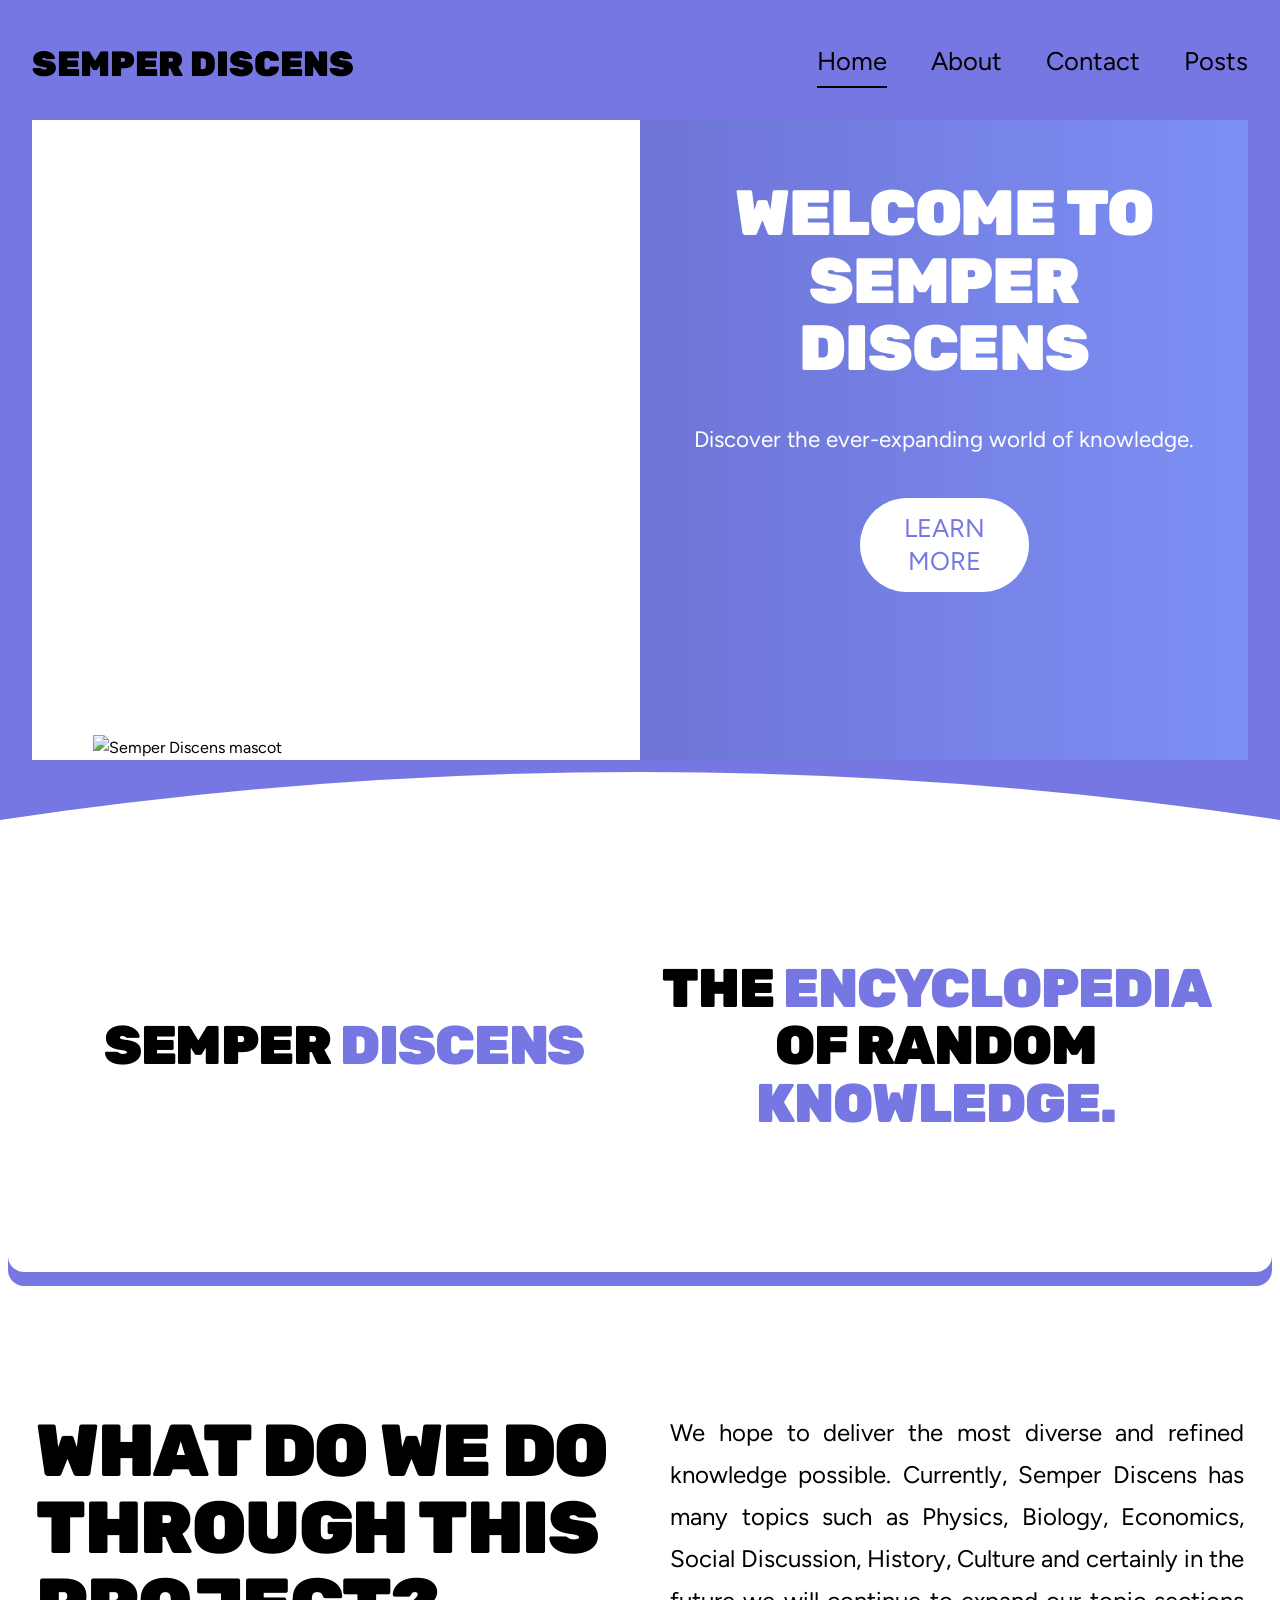
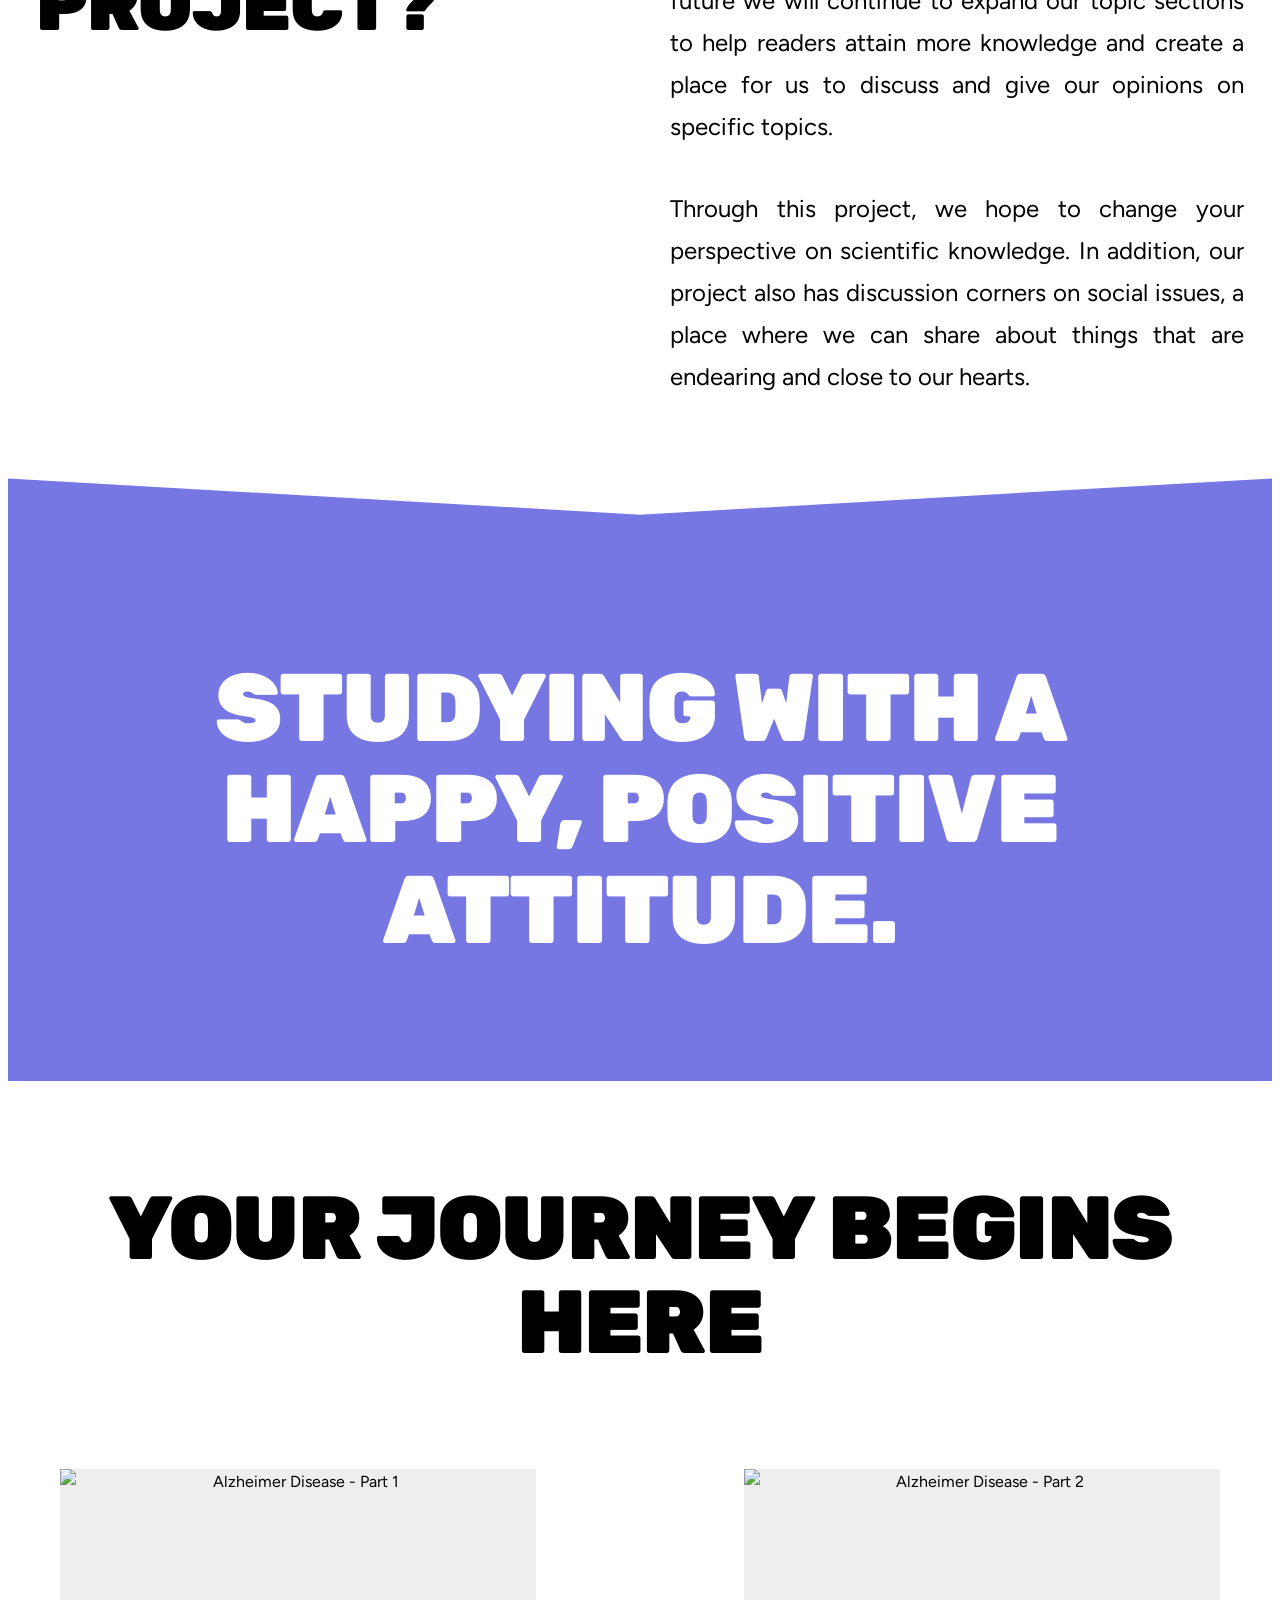
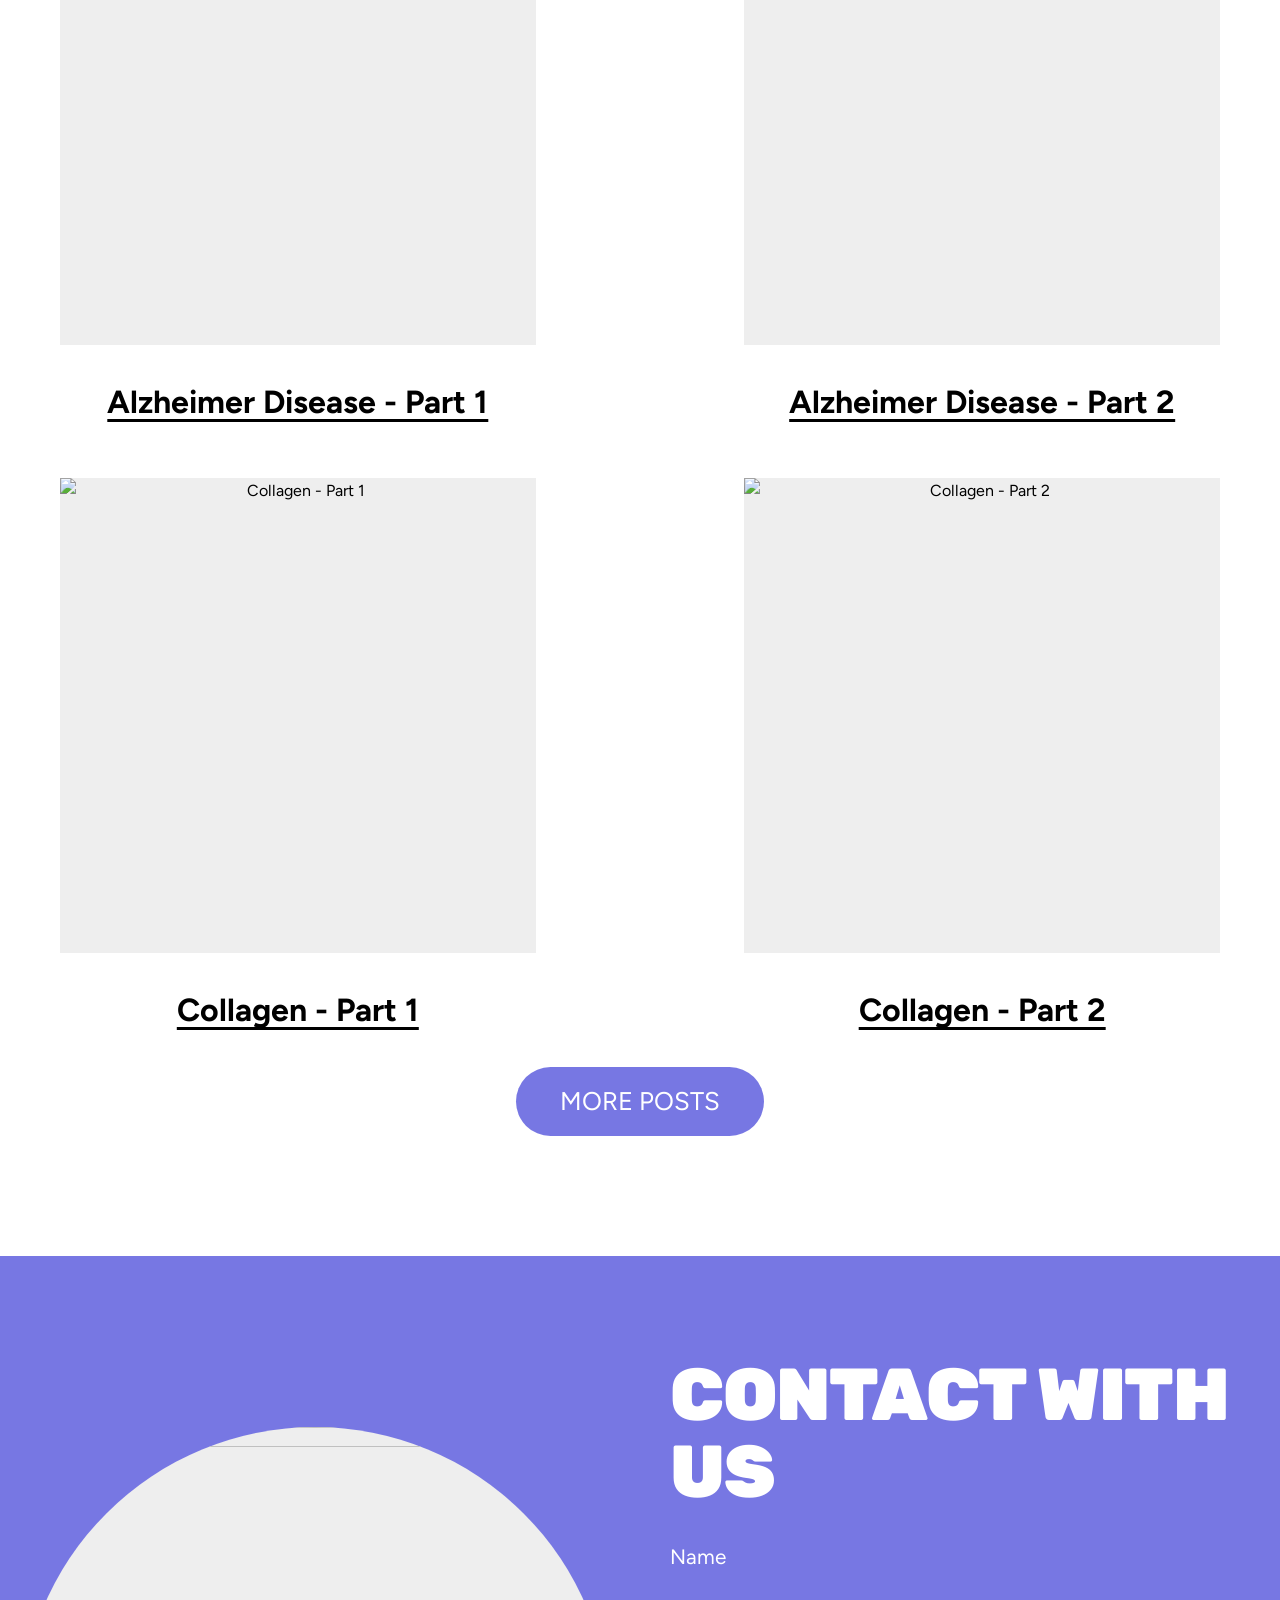
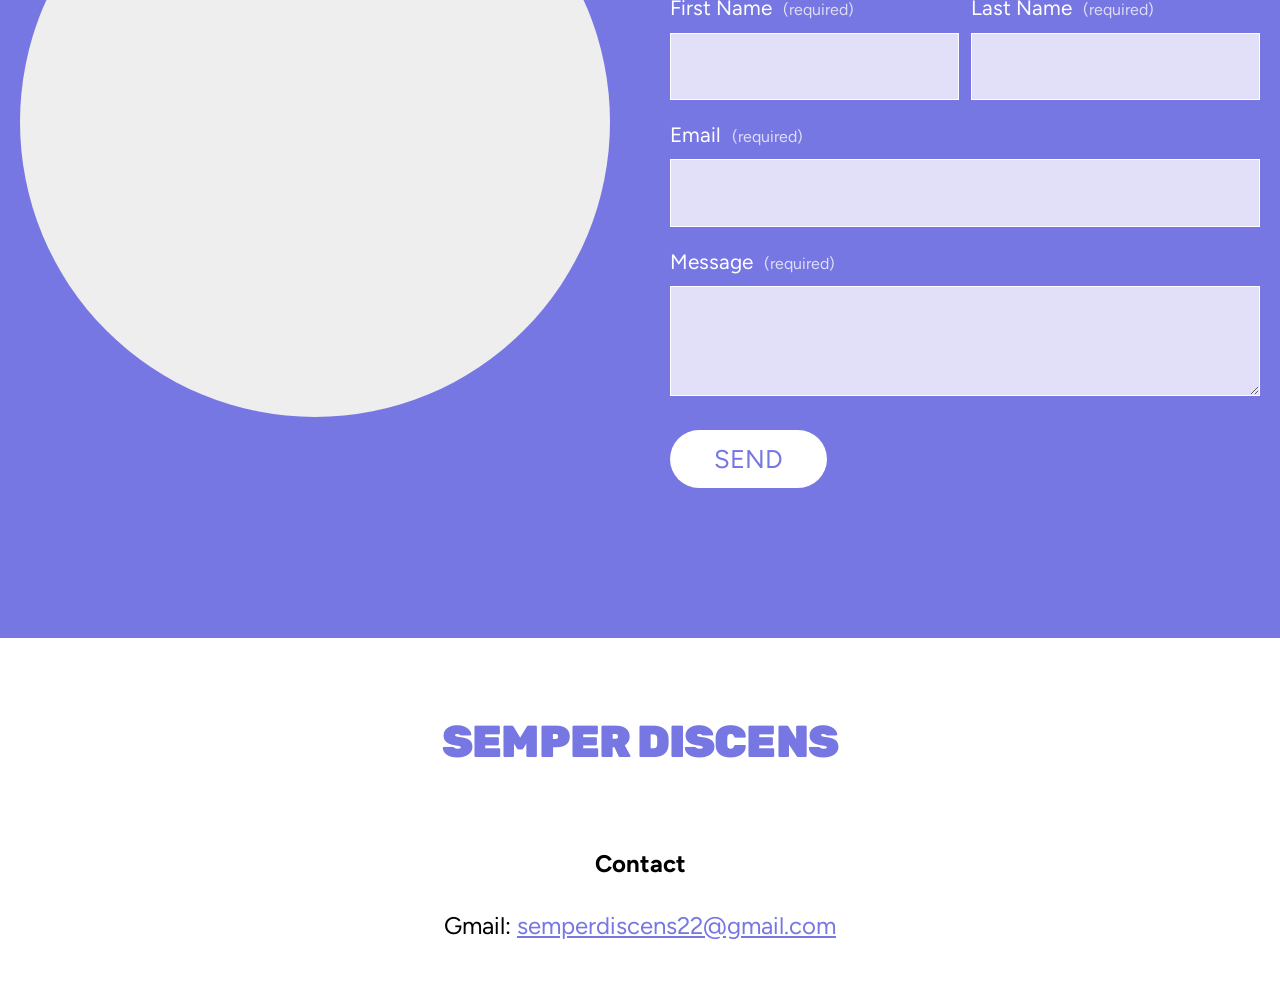
==== index.html @ 3de340ae "Add initial website structure and content for Semper Discens - Created index.html with homepage layo" ====
<!DOCTYPE html>
<html lang="en">
<head>
  <meta charset="UTF-8">
  <meta name="viewport" content="width=device-width, initial-scale=1">
  <title>Semper Discens</title>
  <link rel="stylesheet" href="style.css">
</head>
<body>

<header class="site-header dark">
  <a class="logo" href="index.html">Semper Discens</a>
  <nav>
    <a href="index.html" class="active">Home</a>
    <a href="about.html">About</a>
    <a href="contact.html">Contact</a>
    <a href="posts.html">Posts</a>
  </nav>
</header>

<section class="hero-wrap">
  <div class="hero">
    <div class="hero-left">
      <img src="images/mascot-circle.png" alt="Semper Discens mascot">
    </div>
    <div class="hero-right">
      <h1>Welcome to Semper Discens</h1>
      <p>Discover the ever-expanding world of knowledge.</p>
      <a class="btn btn-white" href="about.html">Learn<br>more</a>
      <img class="hero-illus" src="images/hero-illustration.png" alt="">
    </div>
  </div>
</section>
<svg class="curve-bottom" viewBox="0 0 100 10" preserveAspectRatio="none">
  <path d="M0 10 Q50 -6 100 10 Z" fill="#fff"/>
</svg>

<section class="tagline-card">
  <h2>Semper <span class="accent">Discens</span></h2>
  <h2>The <span class="accent">Encyclopedia</span> of random <span class="accent">knowledge.</span></h2>
</section>

<section class="two-col">
  <h2>What do we do through this project?</h2>
  <div class="justify">
    <p>We hope to deliver the most diverse and refined knowledge possible. Currently, Semper Discens has many topics such as Physics, Biology, Economics, Social Discussion, History, Culture and certainly in the future we will continue to expand our topic sections to help readers attain more knowledge and create a place for us to discuss and give our opinions on specific topics.</p>
    <p>Through this project, we hope to change your perspective on scientific knowledge. In addition, our project also has discussion corners on social issues, a place where we can share about things that are endearing and close to our hearts.</p>
  </div>
</section>

<section class="v-banner">
  <h2>Studying with a happy, positive attitude.</h2>
</section>

<section class="posts">
  <h2>Your journey begins here</h2>
  <div class="post-grid">
    <a class="post-card" href="posts/alzheimer-part-1.html">
      <img src="images/alzheimer-1.jpg" alt="Alzheimer Disease - Part 1">
      <span>Alzheimer Disease - Part 1</span>
    </a>
    <a class="post-card" href="posts/alzheimer-part-2.html">
      <img src="images/alzheimer-2.jpg" alt="Alzheimer Disease - Part 2">
      <span>Alzheimer Disease - Part 2</span>
    </a>
    <a class="post-card" href="posts/collagen-part-1.html">
      <img src="images/collagen-1.jpg" alt="Collagen - Part 1">
      <span>Collagen - Part 1</span>
    </a>
    <a class="post-card" href="posts/collagen-part-2.html">
      <img src="images/collagen-2.jpg" alt="Collagen - Part 2">
      <span>Collagen - Part 2</span>
    </a>
  </div>
  <div class="more"><a class="btn btn-purple" href="posts.html">More posts</a></div>
</section>

<section class="contact" id="contact">
  <img class="contact-img" src="images/contact.jpg" alt="">
  <div>
    <h2>Contact with us</h2>
    <form action="https://formspree.io/f/YOUR_FORM_ID" method="POST">
      Name
      <div class="row">
        <label>First Name <small>(required)</small><input name="first_name" required></label>
        <label>Last Name <small>(required)</small><input name="last_name" required></label>
      </div>
      <label>Email <small>(required)</small><input type="email" name="email" required></label>
      <label>Message <small>(required)</small><textarea name="message" required></textarea></label>
      <button class="btn btn-white" type="submit">Send</button>
    </form>
  </div>
</section>

<footer class="site-footer">
  <div class="heading">Semper Discens</div>
  <h4>Contact</h4>
  <p>Gmail: <a href="mailto:semperdiscens22@gmail.com">semperdiscens22@gmail.com</a></p>
</footer>

</body>
</html>
---- style.css ----
@import url("https://fonts.googleapis.com/css2?family=Rubik:wght@800;900&family=Figtree:wght@400;500;700&display=swap");

:root {
  --purple: #7777e3;
  --purple-light: #8a88ea;
  --purple-soft: #e1e0f8;
  --ink: #000;
  --heading: "Rubik", sans-serif;
  --body: "Figtree", sans-serif;
}

* { box-sizing: border-box; margin: 0; padding: 0; }

body { font-family: var(--body); color: var(--ink); background: #fff; line-height: 1.6; }

img { display: block; max-width: 100%; background: #eee; }

a { color: inherit; }

h1, h2, h3, .heading {
  font-family: var(--heading);
  font-weight: 900;
  text-transform: uppercase;
  letter-spacing: -0.02em;
  line-height: 1.05;
}

.accent { color: var(--purple); }
.white { color: #fff; }
.center { text-align: center; }
.justify { text-align: justify; }

/* ---------- header ---------- */
.site-header {
  background: var(--purple);
  display: flex;
  justify-content: space-between;
  align-items: center;
  padding: 36px 32px 28px;
  gap: 16px;
  flex-wrap: wrap;
}
.logo { font-family: var(--heading); font-weight: 900; font-size: 2.2rem; text-decoration: none; text-transform: uppercase; }
.site-header.dark .logo { color: #000; }
.site-header.light .logo, .site-header.light nav a { color: #fff; }
.site-header nav { display: flex; gap: 44px; }
.site-header nav a { text-decoration: none; font-size: 1.6rem; padding-bottom: 4px; }
.site-header nav a.active { border-bottom: 2px solid currentColor; }

/* ---------- buttons ---------- */
.btn {
  display: inline-block;
  padding: 14px 44px;
  border-radius: 999px;
  font-size: 1.6rem;
  text-decoration: none;
  text-transform: uppercase;
  border: none;
  cursor: pointer;
  font-family: var(--body);
}
.btn-white { background: #fff; color: var(--purple); }
.btn-purple { background: var(--purple); color: #fff; }

/* ---------- home hero ---------- */
.hero-wrap { background: var(--purple); padding: 0 32px; position: relative; }
.hero { display: grid; grid-template-columns: 1fr 1fr; min-height: 640px; }
.hero-left { background: #fff; display: flex; align-items: flex-end; justify-content: center; overflow: hidden; }
.hero-left img { width: 80%; background: none; }
.hero-right {
  background: linear-gradient(90deg, #6e74d6, #7d8ff5);
  color: #fff;
  text-align: center;
  display: flex;
  flex-direction: column;
  justify-content: center;
  align-items: center;
  gap: 40px;
  padding: 60px 40px 0;
  position: relative;
}
.hero-right h1 { font-size: 4rem; }
.hero-right p { font-size: 1.4rem; }
.hero-right .btn { line-height: 1.3; }
.hero-illus { width: 60%; margin-top: auto; background: none; }
.curve-bottom { display: block; width: 100%; height: 60px; background: var(--purple); }

/* ---------- tagline card ---------- */
.tagline-card {
  background: #fff;
  border-radius: 0 0 16px 16px;
  box-shadow: 0 14px 0 var(--purple);
  margin: 0 8px 60px;
  display: grid;
  grid-template-columns: 1fr 1fr;
  align-items: center;
  padding: 140px 40px;
}
.tagline-card h2 { font-size: 3.4rem; text-align: center; }

/* ---------- two-col text ---------- */
.two-col { display: grid; grid-template-columns: 1fr 1fr; gap: 60px; padding: 80px 36px; }
.two-col h2 { font-size: 4.6rem; }
.two-col p { font-size: 1.5rem; line-height: 1.75; }
.two-col p + p { margin-top: 1.7em; }

/* ---------- V banner ---------- */
.v-banner {
  background: var(--purple);
  clip-path: polygon(0 0, 50% 6%, 100% 0, 100% 100%, 0 100%);
  padding: 180px 40px 120px;
  text-align: center;
  margin: 0 8px;
}
.v-banner h2 { color: #fff; font-size: 6rem; }

/* ---------- posts grid ---------- */
.posts { padding: 100px 60px 60px; }
.posts > h2 { font-size: 5.6rem; text-align: center; margin-bottom: 100px; }
.post-grid { display: grid; grid-template-columns: 1fr 1fr; gap: 50px 18%; }
.post-card { text-align: center; text-decoration: none; }
.post-card img { width: 100%; aspect-ratio: 1 / 1; object-fit: cover; }
.post-card span { display: inline-block; margin-top: 32px; font-weight: 700; font-size: 2rem; text-decoration: underline; text-underline-offset: 6px; }
.more { text-align: center; margin: 30px 0 60px; }

/* ---------- contact ---------- */
.contact { background: var(--purple); display: grid; grid-template-columns: 1fr 1fr; gap: 60px; padding: 100px 20px 150px; align-items: center; }
.contact-img { width: 100%; aspect-ratio: 1; border-radius: 50%; object-fit: cover; }
.contact h2 { color: #fff; font-size: 4.6rem; margin-bottom: 30px; }
.contact form { color: #fff; font-size: 1.3rem; }
.contact .row { display: grid; grid-template-columns: 1fr 1fr; gap: 12px; }
.contact label { display: block; margin-top: 18px; }
.contact label small { opacity: .75; font-size: 1rem; margin-left: 6px; }
.contact input, .contact textarea {
  width: 100%;
  background: var(--purple-soft);
  border: 1px solid #fff;
  padding: 20px 14px;
  font: inherit;
  font-size: 1rem;
  margin-top: 8px;
}
.contact textarea { min-height: 110px; resize: vertical; }
.contact .btn { margin-top: 24px; }

/* ---------- footer ---------- */
.site-footer { text-align: center; padding: 80px 20px 50px; }
.site-footer .heading { color: var(--purple); font-size: 2.8rem; margin-bottom: 80px; }
.site-footer h4 { font-size: 1.5rem; margin-bottom: 24px; }
.site-footer p { font-size: 1.5rem; }
.site-footer a { color: var(--purple); }

/* ---------- about ---------- */
.about-hero { background: var(--purple); padding: 80px 32px 0; }
.about-hero > h1 { color: #fff; font-size: 4.6rem; text-align: center; line-height: 1.6; }
.about-hero-grid { display: grid; grid-template-columns: 1fr 1fr; gap: 60px; align-items: center; padding: 60px 0 40px; }
.about-box { background: #fff; border-radius: 40px; padding: 50px 60px; text-align: center; }
.about-box h2 { font-size: 2.6rem; }
.about-box hr { border: none; height: 6px; background: #000; border-radius: 3px; margin: 80px 0 50px; }
.motto { color: #fff; font-weight: 700; font-size: 1.9rem; text-align: center; margin-top: 90px; line-height: 1.6; }
.scallop { background: url("images/scallop.svg") center / contain no-repeat; aspect-ratio: 1; display: grid; place-items: center; }
.scallop img { width: 62%; background: none; }

.egg-row { display: grid; grid-template-columns: 1fr 2.6fr 1fr; gap: 80px; padding: 50px 40px; align-items: start; }
.egg { width: 100%; aspect-ratio: 2 / 3; object-fit: cover; border-radius: 50% / 60% 60% 40% 40%; }
.egg-row p, .bold-text p { font-weight: 700; font-size: 1.6rem; line-height: 1.75; }
.egg-row p + p { margin-top: 1.6em; }

.divider { display: block; width: 100%; height: 80px; }

.text-img { display: grid; grid-template-columns: 1fr 1fr; gap: 100px; padding: 0 0 0 250px; align-items: center; }
.text-img p { font-weight: 700; font-size: 1.15rem; line-height: 1.75; }
.text-img p + p { margin-top: 2.6em; }
.text-img img { width: 100%; height: 100%; object-fit: cover; }

.purple-pill { background: var(--purple); border-radius: 50px; margin: 50px 120px; padding: 70px 40px; font-weight: 700; font-size: 1.35rem; line-height: 1.75; }

.bold-text { padding: 60px 170px; }
.bold-text .cols { display: grid; grid-template-columns: 1fr 1fr; gap: 120px; margin-bottom: 100px; }
.bold-text .hl { color: var(--purple); }
.bold-text .squiggle { text-decoration: underline wavy var(--purple); text-underline-offset: 6px; }
.note-box { background: var(--purple-light); color: #fff; text-align: center; font-weight: 700; font-size: 1.6rem; padding: 50px 30px; margin-top: 30px; }
.note-box p + p { margin-top: 1.2em; }

.wave-banner { background: var(--purple); border-radius: 0 0 60px 60px; margin: 140px 8px 0; padding: 0 30px 220px; text-align: center; }
.wave-banner .divider { margin: 0 -30px; width: calc(100% + 60px); height: 100px; }
.wave-banner h2 { color: #fff; font-size: 3.8rem; margin-top: 140px; }

/* ---------- single post ---------- */
.post-page { max-width: 820px; margin: 0 auto; padding: 80px 24px; }
.post-page h1 { font-size: 3rem; margin-bottom: 40px; }
.post-page img { width: 100%; margin: 24px 0; }
.post-page p { font-size: 1.2rem; margin-bottom: 1em; }

/* ---------- mobile ---------- */
@media (max-width: 900px) {
  html { font-size: 12px; }
  .site-header nav { gap: 20px; }
  .hero, .tagline-card, .two-col, .post-grid, .contact, .about-hero-grid,
  .egg-row, .text-img, .bold-text .cols { grid-template-columns: 1fr; }
  .tagline-card { padding: 60px 20px; gap: 40px; }
  .hero-left { min-height: 360px; }
  .posts, .bold-text { padding: 60px 20px; }
  .text-img { padding: 0 20px; gap: 40px; }
  .purple-pill { margin: 40px 20px; }
  .egg { max-width: 260px; margin: 0 auto; }
  .v-banner h2 { font-size: 4rem; }
}
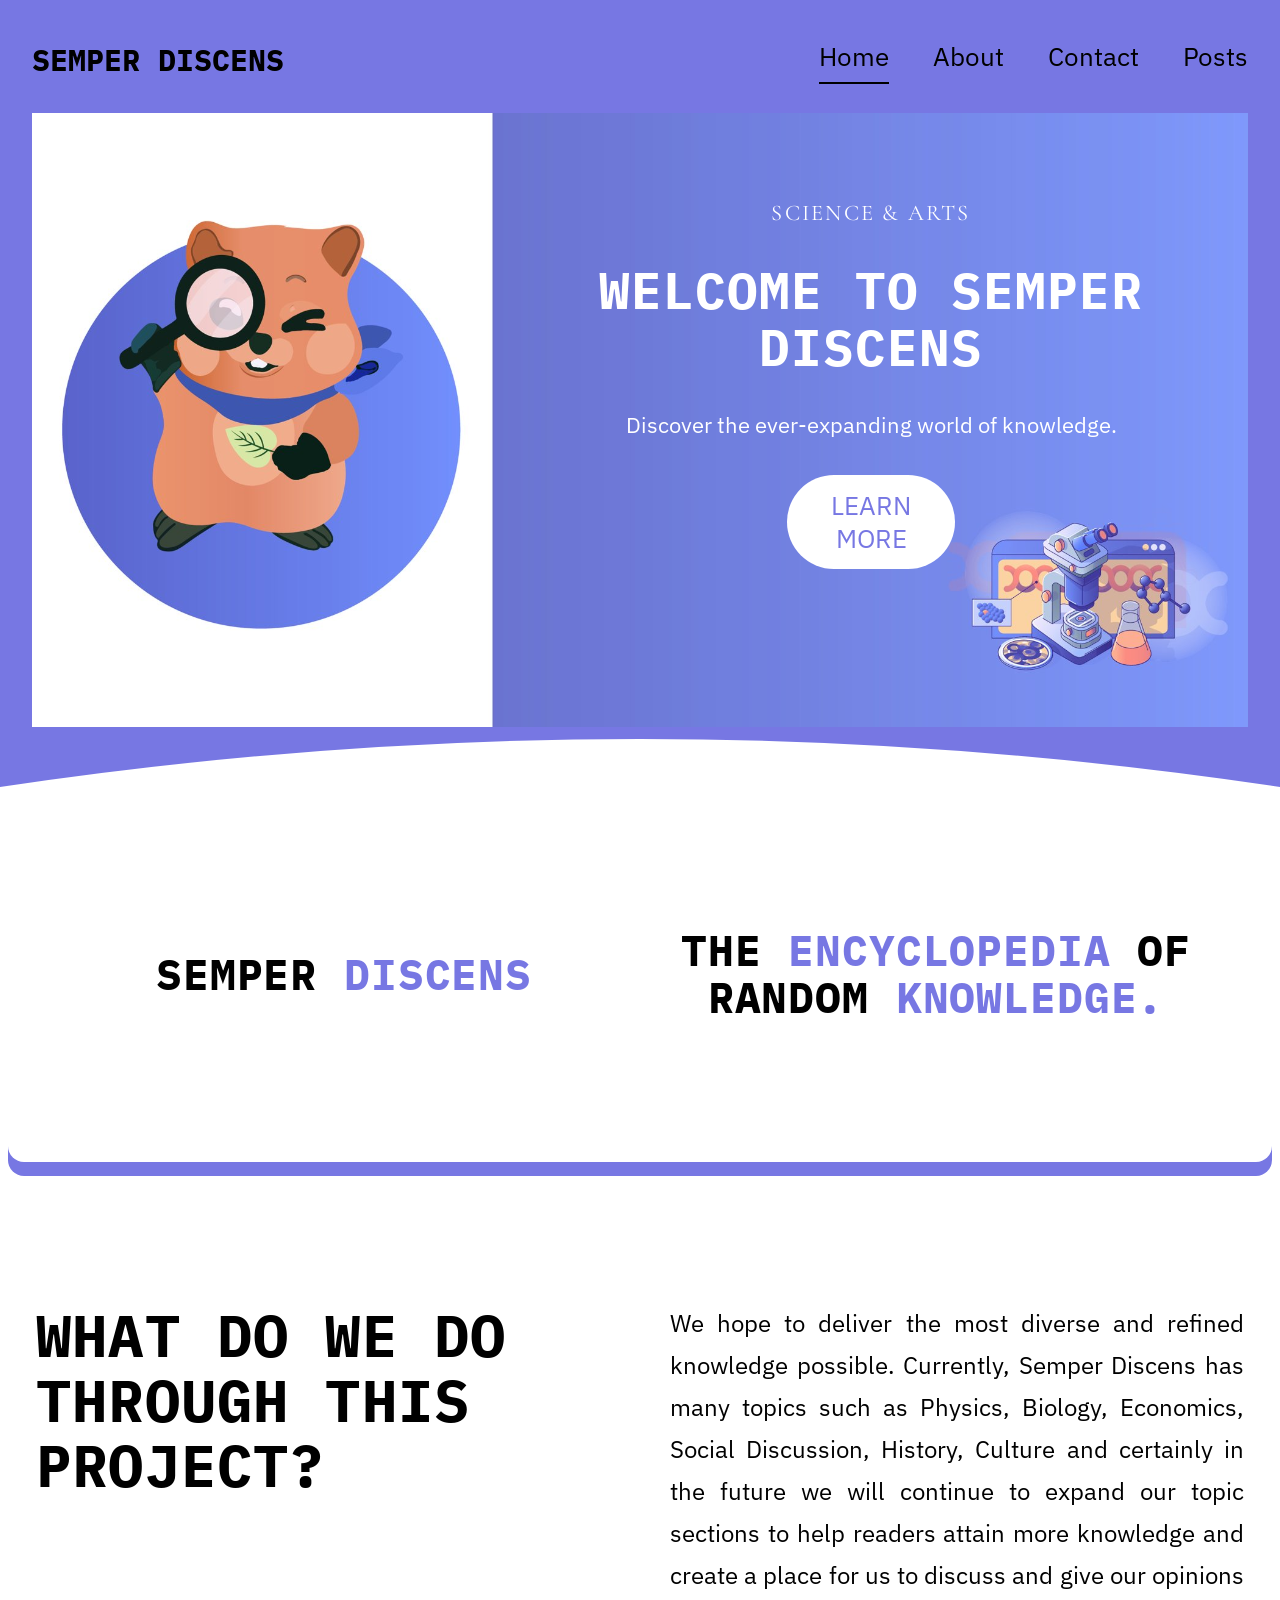
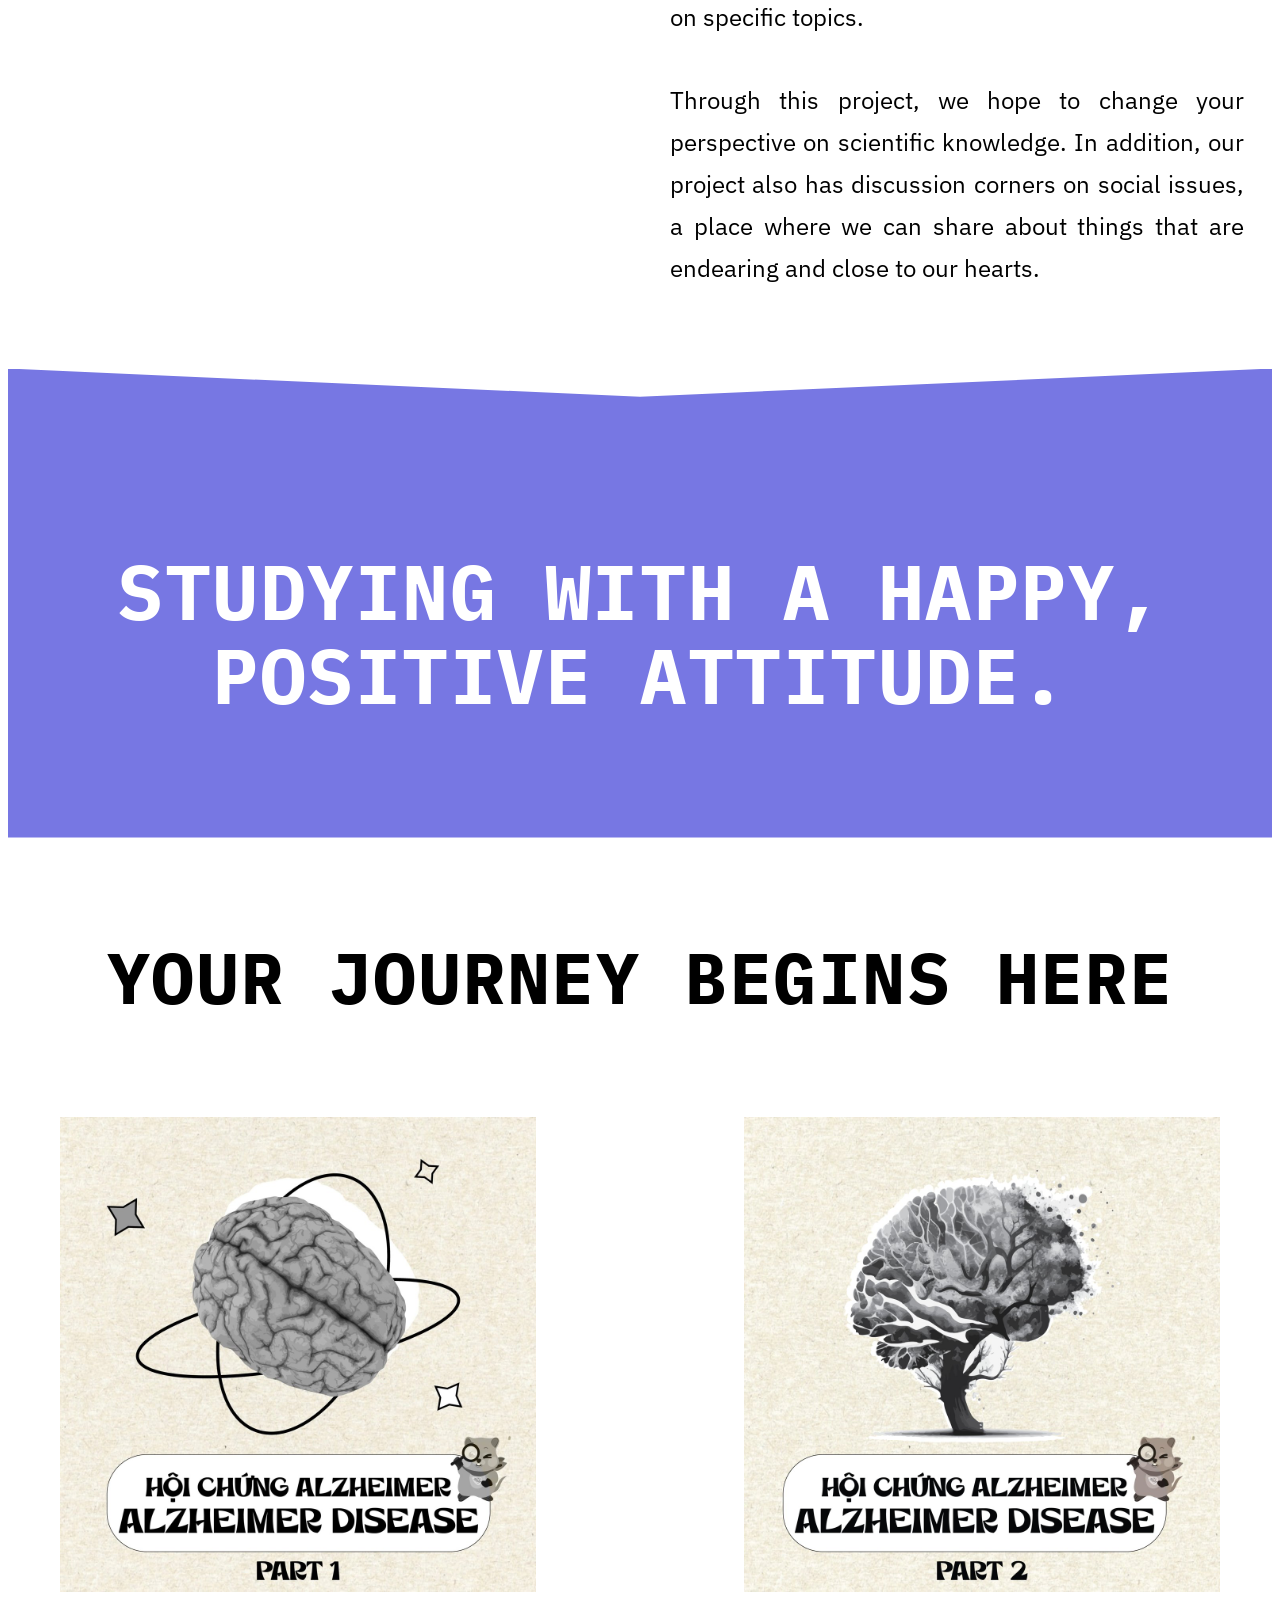
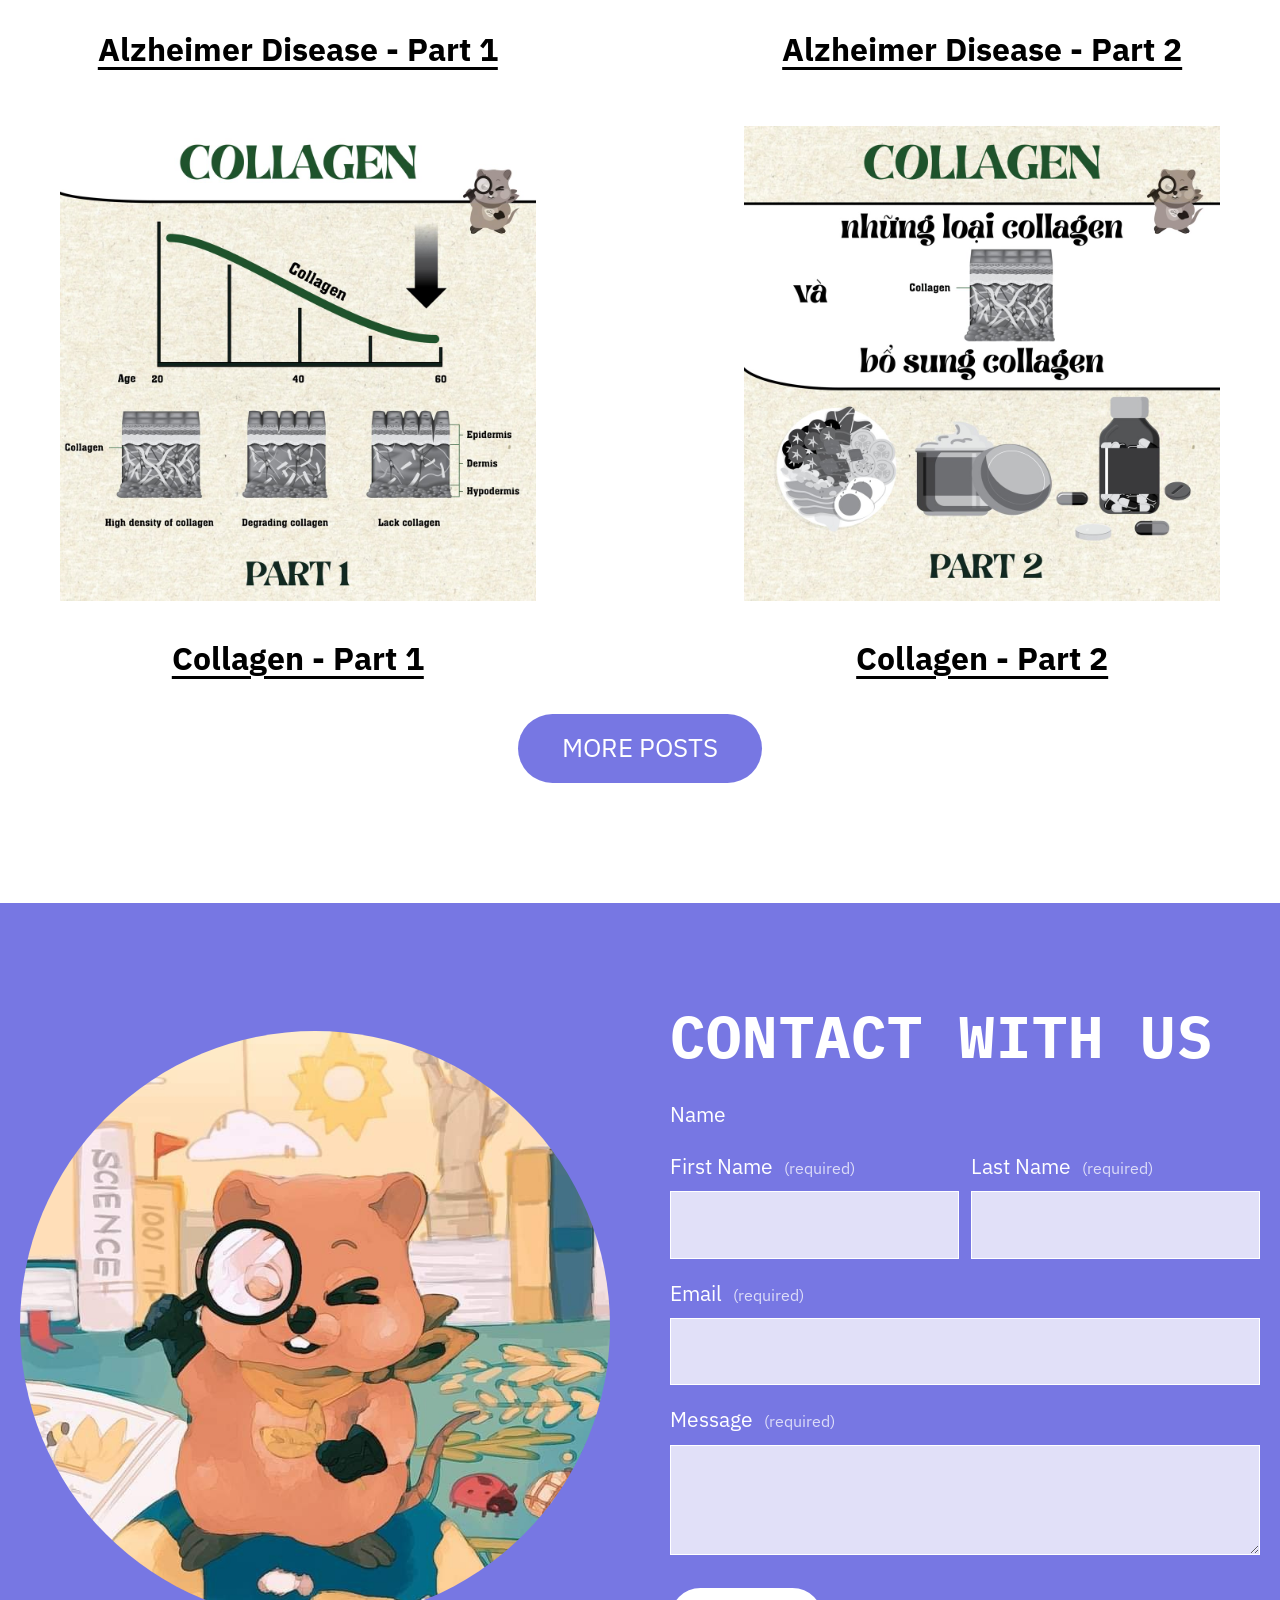
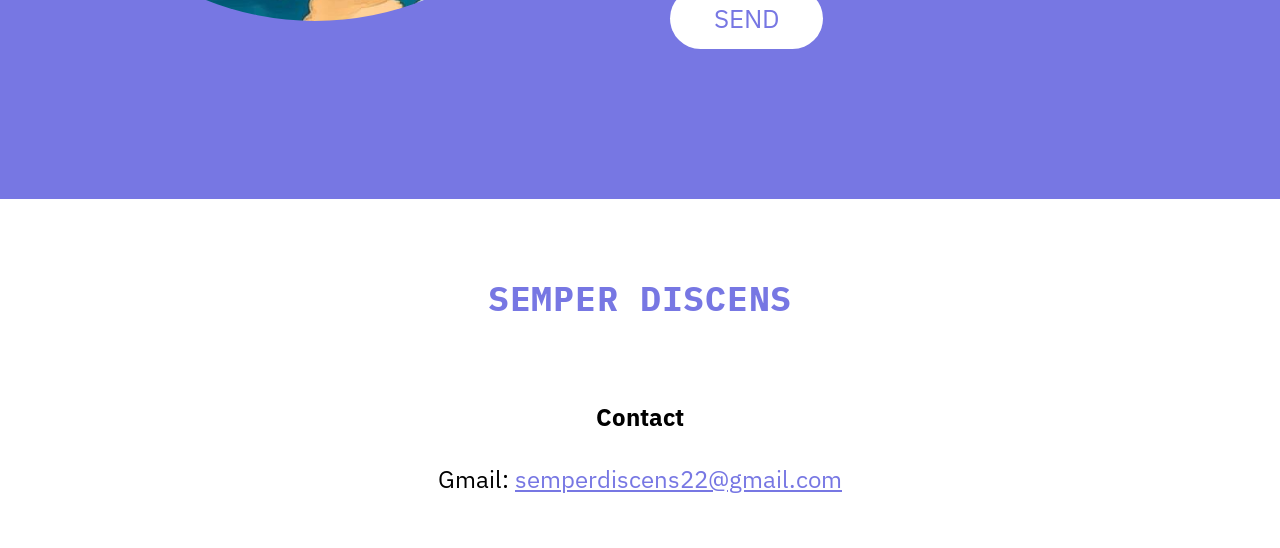
==== commit 8bca0c51: "Add new posts: Alzheimer Disease - Part 3, Collagen - Part 3, and Girl with Balloon - Banksy - Creat" ====
--- a/index.html
+++ b/index.html
@@ -5,6 +5,8 @@
   <meta name="viewport" content="width=device-width, initial-scale=1">
   <title>Semper Discens</title>
   <link rel="stylesheet" href="style.css">
+  <link rel="icon" href="images/favicon.png">
+  <meta property="og:image" content="https://tramdanglamduoc.github.io/semper-discens/images/banner.jpg">
 </head>
 <body>
 
@@ -20,14 +22,11 @@
 
 <section class="hero-wrap">
   <div class="hero">
-    <div class="hero-left">
-      <img src="images/mascot-circle.png" alt="Semper Discens mascot">
-    </div>
     <div class="hero-right">
+      <p class="tagline-sub">Science &amp; Arts</p>
       <h1>Welcome to Semper Discens</h1>
       <p>Discover the ever-expanding world of knowledge.</p>
       <a class="btn btn-white" href="about.html">Learn<br>more</a>
-      <img class="hero-illus" src="images/hero-illustration.png" alt="">
     </div>
   </div>
 </section>
@@ -76,7 +75,7 @@
 </section>
 
 <section class="contact" id="contact">
-  <img class="contact-img" src="images/contact.jpg" alt="">
+  <img class="contact-img" src="images/mascot-watercolor.jpg" alt="">
   <div>
     <h2>Contact with us</h2>
     <form action="https://formspree.io/f/YOUR_FORM_ID" method="POST">
--- a/style.css
+++ b/style.css
@@ -1,12 +1,13 @@
-@import url("https://fonts.googleapis.com/css2?family=Rubik:wght@800;900&family=Figtree:wght@400;500;700&display=swap");
+@import url("https://fonts.googleapis.com/css2?family=IBM+Plex+Mono:wght@700&family=IBM+Plex+Sans:wght@400;500;700&family=Cormorant+Garamond:wght@700&display=swap");
 
 :root {
   --purple: #7777e3;
   --purple-light: #8a88ea;
   --purple-soft: #e1e0f8;
   --ink: #000;
-  --heading: "Rubik", sans-serif;
-  --body: "Figtree", sans-serif;
+  --heading: "IBM Plex Mono", monospace;
+  --serif: "Cormorant Garamond", serif;
+  --body: "IBM Plex Sans", sans-serif;
 }
 
 * { box-sizing: border-box; margin: 0; padding: 0; }
@@ -19,10 +20,10 @@
 
 h1, h2, h3, .heading {
   font-family: var(--heading);
-  font-weight: 900;
+  font-weight: 700;
   text-transform: uppercase;
-  letter-spacing: -0.02em;
-  line-height: 1.05;
+  letter-spacing: 0.02em;
+  line-height: 1.1;
 }
 
 .accent { color: var(--purple); }
@@ -40,7 +41,7 @@
   gap: 16px;
   flex-wrap: wrap;
 }
-.logo { font-family: var(--heading); font-weight: 900; font-size: 2.2rem; text-decoration: none; text-transform: uppercase; }
+.logo { font-family: var(--heading); font-weight: 700; font-size: 1.9rem; text-decoration: none; text-transform: uppercase; }
 .site-header.dark .logo { color: #000; }
 .site-header.light .logo, .site-header.light nav a { color: #fff; }
 .site-header nav { display: flex; gap: 44px; }
@@ -64,25 +65,27 @@
 
 /* ---------- home hero ---------- */
 .hero-wrap { background: var(--purple); padding: 0 32px; position: relative; }
-.hero { display: grid; grid-template-columns: 1fr 1fr; min-height: 640px; }
-.hero-left { background: #fff; display: flex; align-items: flex-end; justify-content: center; overflow: hidden; }
-.hero-left img { width: 80%; background: none; }
+.hero {
+  background: url("images/hero.jpg") center / cover;
+  aspect-ratio: 1.98;
+  display: grid;
+  grid-template-columns: 38% 62%;
+}
 .hero-right {
-  background: linear-gradient(90deg, #6e74d6, #7d8ff5);
+  grid-column: 2;
   color: #fff;
   text-align: center;
   display: flex;
   flex-direction: column;
   justify-content: center;
   align-items: center;
-  gap: 40px;
-  padding: 60px 40px 0;
-  position: relative;
-}
-.hero-right h1 { font-size: 4rem; }
+  gap: 32px;
+  padding: 0 40px 10%;
+}
+.hero-right h1 { font-size: 3.2rem; }
 .hero-right p { font-size: 1.4rem; }
 .hero-right .btn { line-height: 1.3; }
-.hero-illus { width: 60%; margin-top: auto; background: none; }
+.tagline-sub { font-family: var(--serif); font-size: 1.6rem; letter-spacing: .1em; text-transform: uppercase; }
 .curve-bottom { display: block; width: 100%; height: 60px; background: var(--purple); }
 
 /* ---------- tagline card ---------- */
@@ -96,11 +99,11 @@
   align-items: center;
   padding: 140px 40px;
 }
-.tagline-card h2 { font-size: 3.4rem; text-align: center; }
+.tagline-card h2 { font-size: 2.7rem; text-align: center; }
 
 /* ---------- two-col text ---------- */
 .two-col { display: grid; grid-template-columns: 1fr 1fr; gap: 60px; padding: 80px 36px; }
-.two-col h2 { font-size: 4.6rem; }
+.two-col h2 { font-size: 3.7rem; }
 .two-col p { font-size: 1.5rem; line-height: 1.75; }
 .two-col p + p { margin-top: 1.7em; }
 
@@ -112,21 +115,23 @@
   text-align: center;
   margin: 0 8px;
 }
-.v-banner h2 { color: #fff; font-size: 6rem; }
+.v-banner h2 { color: #fff; font-size: 4.8rem; }
 
 /* ---------- posts grid ---------- */
 .posts { padding: 100px 60px 60px; }
-.posts > h2 { font-size: 5.6rem; text-align: center; margin-bottom: 100px; }
+.posts > h2 { font-size: 4.5rem; text-align: center; margin-bottom: 100px; }
 .post-grid { display: grid; grid-template-columns: 1fr 1fr; gap: 50px 18%; }
 .post-card { text-align: center; text-decoration: none; }
 .post-card img { width: 100%; aspect-ratio: 1 / 1; object-fit: cover; }
+.post-grid.all { grid-template-columns: repeat(3, 1fr); gap: 50px 6%; }
+.post-grid.all span { font-size: 1.4rem; }
 .post-card span { display: inline-block; margin-top: 32px; font-weight: 700; font-size: 2rem; text-decoration: underline; text-underline-offset: 6px; }
 .more { text-align: center; margin: 30px 0 60px; }
 
 /* ---------- contact ---------- */
 .contact { background: var(--purple); display: grid; grid-template-columns: 1fr 1fr; gap: 60px; padding: 100px 20px 150px; align-items: center; }
 .contact-img { width: 100%; aspect-ratio: 1; border-radius: 50%; object-fit: cover; }
-.contact h2 { color: #fff; font-size: 4.6rem; margin-bottom: 30px; }
+.contact h2 { color: #fff; font-size: 3.7rem; margin-bottom: 30px; }
 .contact form { color: #fff; font-size: 1.3rem; }
 .contact .row { display: grid; grid-template-columns: 1fr 1fr; gap: 12px; }
 .contact label { display: block; margin-top: 18px; }
@@ -145,21 +150,21 @@
 
 /* ---------- footer ---------- */
 .site-footer { text-align: center; padding: 80px 20px 50px; }
-.site-footer .heading { color: var(--purple); font-size: 2.8rem; margin-bottom: 80px; }
+.site-footer .heading { color: var(--purple); font-size: 2.2rem; margin-bottom: 80px; }
 .site-footer h4 { font-size: 1.5rem; margin-bottom: 24px; }
 .site-footer p { font-size: 1.5rem; }
 .site-footer a { color: var(--purple); }
 
 /* ---------- about ---------- */
 .about-hero { background: var(--purple); padding: 80px 32px 0; }
-.about-hero > h1 { color: #fff; font-size: 4.6rem; text-align: center; line-height: 1.6; }
+.about-hero > h1 { color: #fff; font-size: 3.7rem; text-align: center; line-height: 1.6; }
 .about-hero-grid { display: grid; grid-template-columns: 1fr 1fr; gap: 60px; align-items: center; padding: 60px 0 40px; }
 .about-box { background: #fff; border-radius: 40px; padding: 50px 60px; text-align: center; }
-.about-box h2 { font-size: 2.6rem; }
+.about-box h2 { font-size: 2.1rem; }
 .about-box hr { border: none; height: 6px; background: #000; border-radius: 3px; margin: 80px 0 50px; }
 .motto { color: #fff; font-weight: 700; font-size: 1.9rem; text-align: center; margin-top: 90px; line-height: 1.6; }
 .scallop { background: url("images/scallop.svg") center / contain no-repeat; aspect-ratio: 1; display: grid; place-items: center; }
-.scallop img { width: 62%; background: none; }
+.scallop img { width: 95%; background: none; mix-blend-mode: multiply; }
 
 .egg-row { display: grid; grid-template-columns: 1fr 2.6fr 1fr; gap: 80px; padding: 50px 40px; align-items: start; }
 .egg { width: 100%; aspect-ratio: 2 / 3; object-fit: cover; border-radius: 50% / 60% 60% 40% 40%; }
@@ -184,11 +189,11 @@
 
 .wave-banner { background: var(--purple); border-radius: 0 0 60px 60px; margin: 140px 8px 0; padding: 0 30px 220px; text-align: center; }
 .wave-banner .divider { margin: 0 -30px; width: calc(100% + 60px); height: 100px; }
-.wave-banner h2 { color: #fff; font-size: 3.8rem; margin-top: 140px; }
+.wave-banner h2 { color: #fff; font-size: 3rem; margin-top: 140px; }
 
 /* ---------- single post ---------- */
 .post-page { max-width: 820px; margin: 0 auto; padding: 80px 24px; }
-.post-page h1 { font-size: 3rem; margin-bottom: 40px; }
+.post-page h1 { font-size: 2.4rem; margin-bottom: 40px; }
 .post-page img { width: 100%; margin: 24px 0; }
 .post-page p { font-size: 1.2rem; margin-bottom: 1em; }
 
@@ -196,13 +201,14 @@
 @media (max-width: 900px) {
   html { font-size: 12px; }
   .site-header nav { gap: 20px; }
-  .hero, .tagline-card, .two-col, .post-grid, .contact, .about-hero-grid,
+  .tagline-card, .two-col, .post-grid, .contact, .about-hero-grid,
   .egg-row, .text-img, .bold-text .cols { grid-template-columns: 1fr; }
   .tagline-card { padding: 60px 20px; gap: 40px; }
-  .hero-left { min-height: 360px; }
+  .hero { aspect-ratio: auto; grid-template-columns: 1fr; background-position: 15% center; }
+  .hero-right { grid-column: 1; padding: 380px 20px 60px; }
   .posts, .bold-text { padding: 60px 20px; }
   .text-img { padding: 0 20px; gap: 40px; }
   .purple-pill { margin: 40px 20px; }
   .egg { max-width: 260px; margin: 0 auto; }
-  .v-banner h2 { font-size: 4rem; }
-}
+  .v-banner h2 { font-size: 3.2rem; }
+}
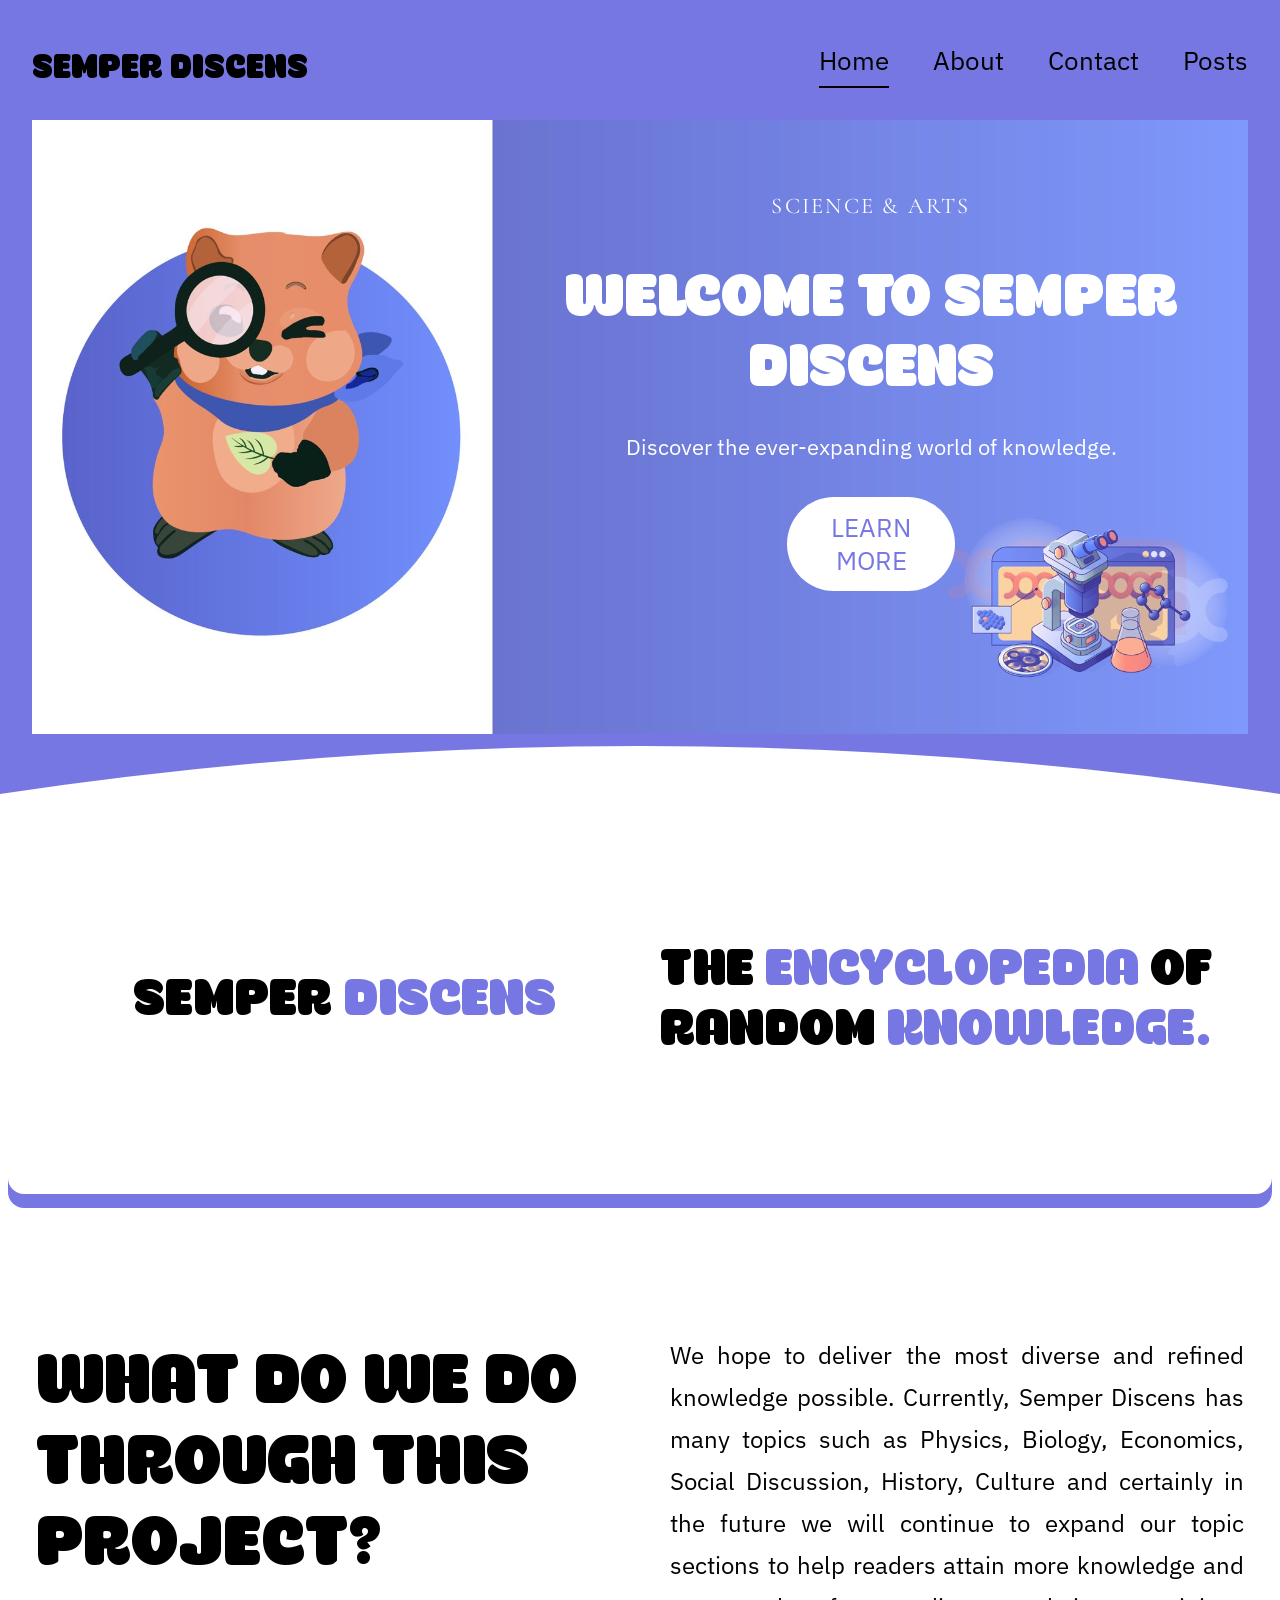
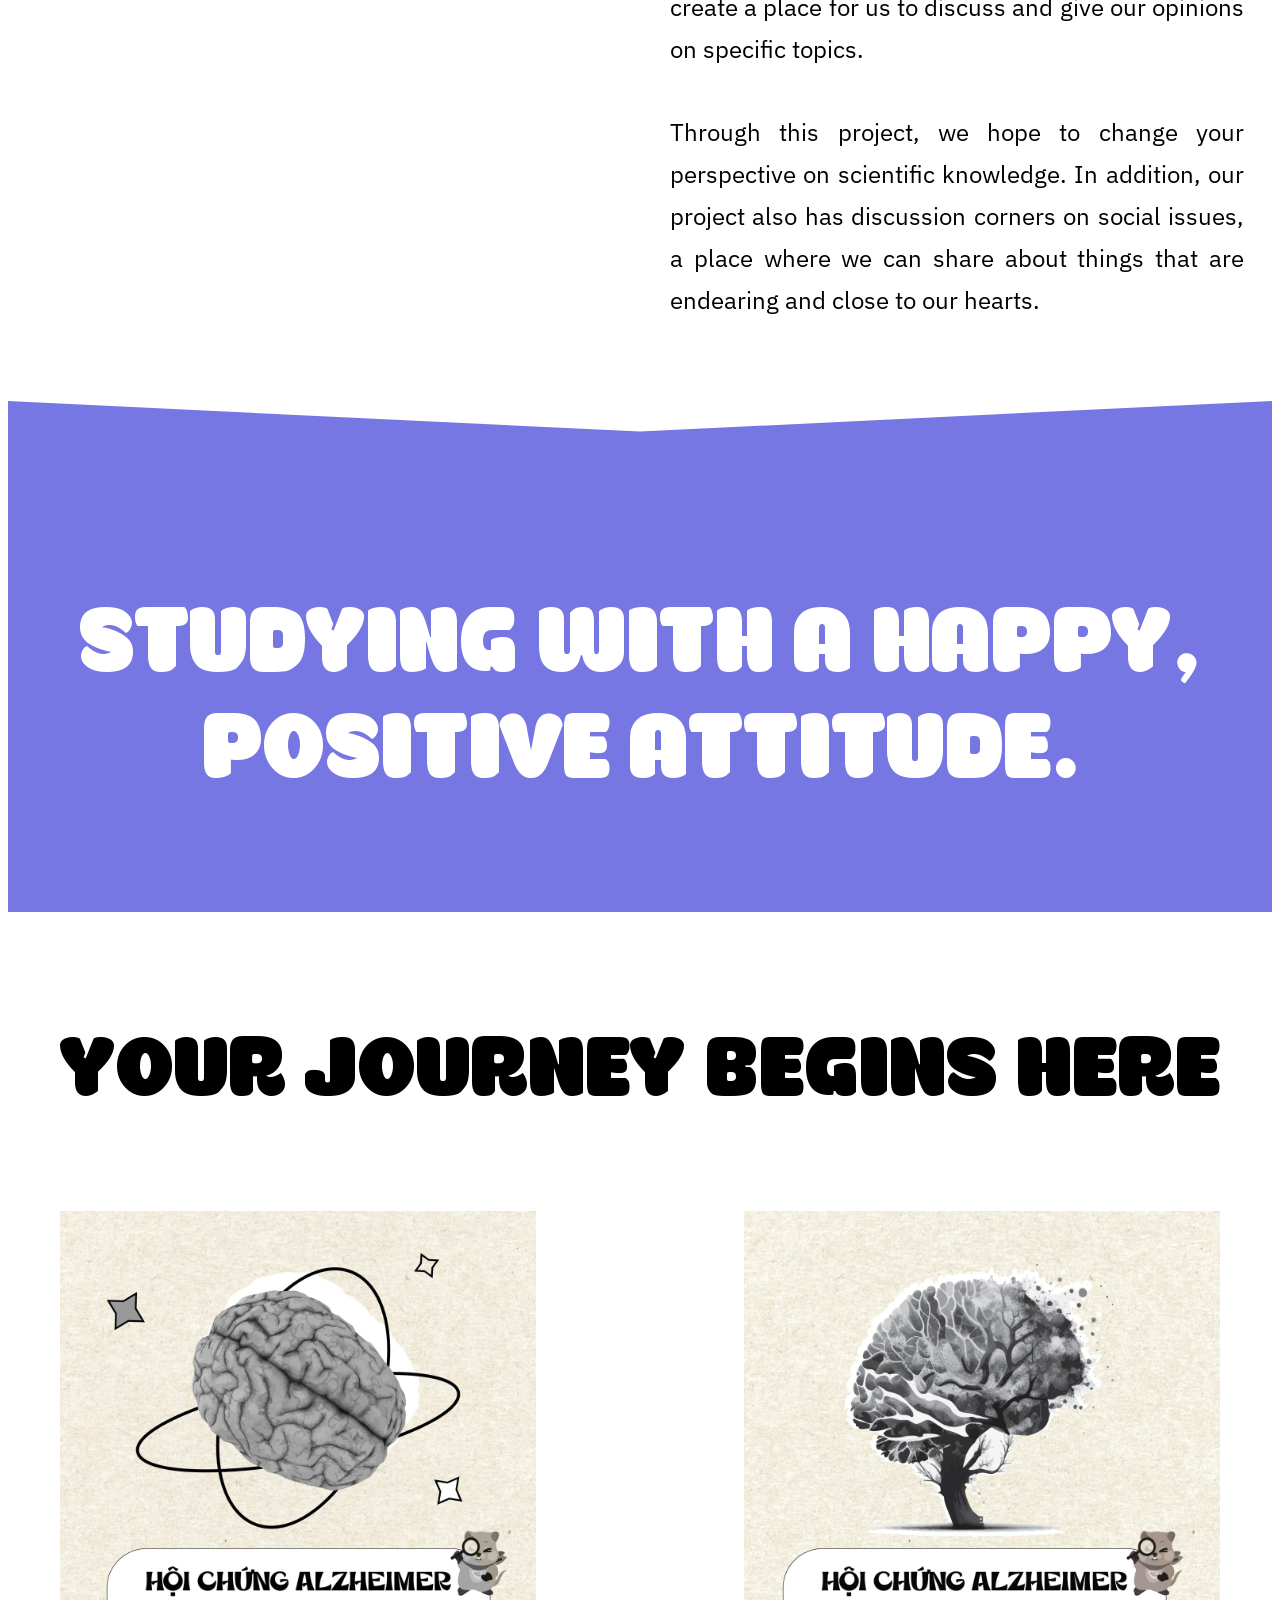
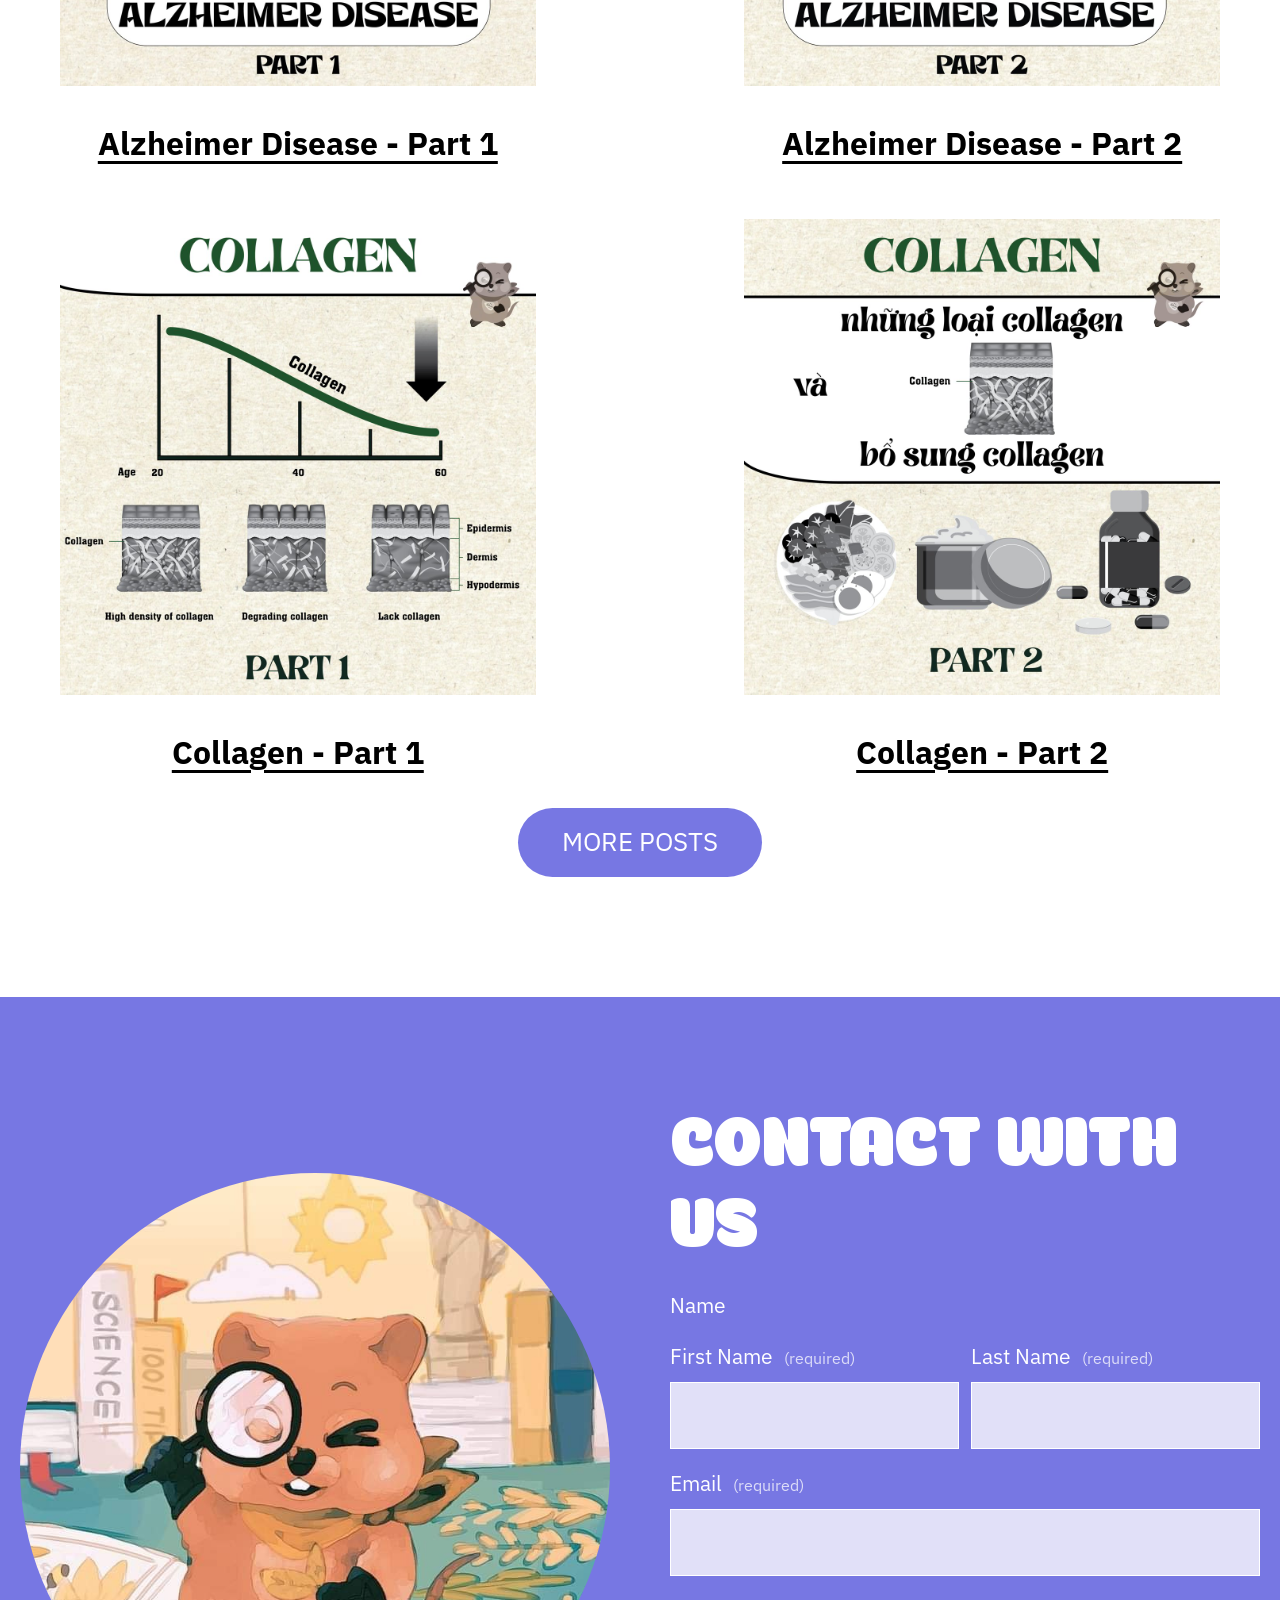
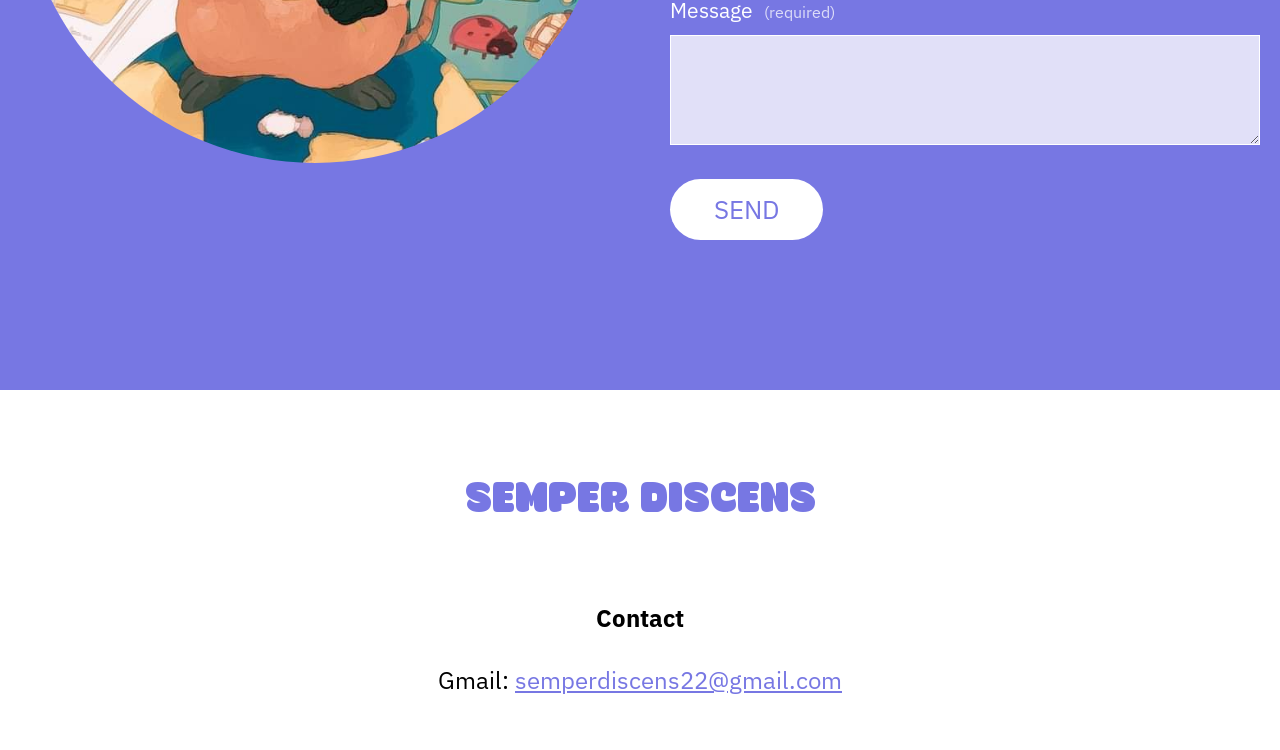
==== commit 1f8dadb3: "Use Konga Pro headings, add About photos and mascot/project posts Co-Authored-By: Claude Opus 5.5 <n" ====
--- a/index.html
+++ b/index.html
@@ -6,7 +6,7 @@
   <title>Semper Discens</title>
   <link rel="stylesheet" href="style.css">
   <link rel="icon" href="images/favicon.png">
-  <meta property="og:image" content="https://tramdanglamduoc.github.io/semper-discens/images/banner.jpg">
+  <meta property="og:image" content="https://tramdanglamduoc.github.io/Semper-Discens/images/banner.jpg">
 </head>
 <body>
 
--- a/style.css
+++ b/style.css
@@ -1,11 +1,17 @@
-@import url("https://fonts.googleapis.com/css2?family=IBM+Plex+Mono:wght@700&family=IBM+Plex+Sans:wght@400;500;700&family=Cormorant+Garamond:wght@700&display=swap");
+@import url("https://fonts.googleapis.com/css2?family=IBM+Plex+Sans:wght@400;500;700&family=Cormorant+Garamond:wght@700&display=swap");
+
+@font-face {
+  font-family: "Konga Pro";
+  src: url("fonts/KongaPro.woff2") format("woff2"), url("fonts/KongaPro.woff") format("woff");
+  font-display: swap;
+}
 
 :root {
   --purple: #7777e3;
   --purple-light: #8a88ea;
   --purple-soft: #e1e0f8;
   --ink: #000;
-  --heading: "IBM Plex Mono", monospace;
+  --heading: "Konga Pro", sans-serif;
   --serif: "Cormorant Garamond", serif;
   --body: "IBM Plex Sans", sans-serif;
 }
@@ -20,9 +26,8 @@
 
 h1, h2, h3, .heading {
   font-family: var(--heading);
-  font-weight: 700;
+  font-weight: normal;
   text-transform: uppercase;
-  letter-spacing: 0.02em;
   line-height: 1.1;
 }
 
@@ -41,7 +46,7 @@
   gap: 16px;
   flex-wrap: wrap;
 }
-.logo { font-family: var(--heading); font-weight: 700; font-size: 1.9rem; text-decoration: none; text-transform: uppercase; }
+.logo { font-family: var(--heading); font-size: 2.2rem; text-decoration: none; text-transform: uppercase; }
 .site-header.dark .logo { color: #000; }
 .site-header.light .logo, .site-header.light nav a { color: #fff; }
 .site-header nav { display: flex; gap: 44px; }
@@ -82,7 +87,7 @@
   gap: 32px;
   padding: 0 40px 10%;
 }
-.hero-right h1 { font-size: 3.2rem; }
+.hero-right h1 { font-size: 4rem; }
 .hero-right p { font-size: 1.4rem; }
 .hero-right .btn { line-height: 1.3; }
 .tagline-sub { font-family: var(--serif); font-size: 1.6rem; letter-spacing: .1em; text-transform: uppercase; }
@@ -99,11 +104,11 @@
   align-items: center;
   padding: 140px 40px;
 }
-.tagline-card h2 { font-size: 2.7rem; text-align: center; }
+.tagline-card h2 { font-size: 3.4rem; text-align: center; }
 
 /* ---------- two-col text ---------- */
 .two-col { display: grid; grid-template-columns: 1fr 1fr; gap: 60px; padding: 80px 36px; }
-.two-col h2 { font-size: 3.7rem; }
+.two-col h2 { font-size: 4.6rem; }
 .two-col p { font-size: 1.5rem; line-height: 1.75; }
 .two-col p + p { margin-top: 1.7em; }
 
@@ -115,23 +120,23 @@
   text-align: center;
   margin: 0 8px;
 }
-.v-banner h2 { color: #fff; font-size: 4.8rem; }
+.v-banner h2 { color: #fff; font-size: 6rem; }
 
 /* ---------- posts grid ---------- */
 .posts { padding: 100px 60px 60px; }
-.posts > h2 { font-size: 4.5rem; text-align: center; margin-bottom: 100px; }
+.posts > h2 { font-size: 5.6rem; text-align: center; margin-bottom: 100px; }
 .post-grid { display: grid; grid-template-columns: 1fr 1fr; gap: 50px 18%; }
 .post-card { text-align: center; text-decoration: none; }
 .post-card img { width: 100%; aspect-ratio: 1 / 1; object-fit: cover; }
 .post-grid.all { grid-template-columns: repeat(3, 1fr); gap: 50px 6%; }
-.post-grid.all span { font-size: 1.4rem; }
+.post-grid.all span { font-size: 1.5rem; }
 .post-card span { display: inline-block; margin-top: 32px; font-weight: 700; font-size: 2rem; text-decoration: underline; text-underline-offset: 6px; }
 .more { text-align: center; margin: 30px 0 60px; }
 
 /* ---------- contact ---------- */
 .contact { background: var(--purple); display: grid; grid-template-columns: 1fr 1fr; gap: 60px; padding: 100px 20px 150px; align-items: center; }
 .contact-img { width: 100%; aspect-ratio: 1; border-radius: 50%; object-fit: cover; }
-.contact h2 { color: #fff; font-size: 3.7rem; margin-bottom: 30px; }
+.contact h2 { color: #fff; font-size: 4.6rem; margin-bottom: 30px; }
 .contact form { color: #fff; font-size: 1.3rem; }
 .contact .row { display: grid; grid-template-columns: 1fr 1fr; gap: 12px; }
 .contact label { display: block; margin-top: 18px; }
@@ -150,17 +155,17 @@
 
 /* ---------- footer ---------- */
 .site-footer { text-align: center; padding: 80px 20px 50px; }
-.site-footer .heading { color: var(--purple); font-size: 2.2rem; margin-bottom: 80px; }
+.site-footer .heading { color: var(--purple); font-size: 2.8rem; margin-bottom: 80px; }
 .site-footer h4 { font-size: 1.5rem; margin-bottom: 24px; }
 .site-footer p { font-size: 1.5rem; }
 .site-footer a { color: var(--purple); }
 
 /* ---------- about ---------- */
 .about-hero { background: var(--purple); padding: 80px 32px 0; }
-.about-hero > h1 { color: #fff; font-size: 3.7rem; text-align: center; line-height: 1.6; }
+.about-hero > h1 { color: #fff; font-size: 4.6rem; text-align: center; line-height: 1.6; }
 .about-hero-grid { display: grid; grid-template-columns: 1fr 1fr; gap: 60px; align-items: center; padding: 60px 0 40px; }
 .about-box { background: #fff; border-radius: 40px; padding: 50px 60px; text-align: center; }
-.about-box h2 { font-size: 2.1rem; }
+.about-box h2 { font-size: 2.6rem; }
 .about-box hr { border: none; height: 6px; background: #000; border-radius: 3px; margin: 80px 0 50px; }
 .motto { color: #fff; font-weight: 700; font-size: 1.9rem; text-align: center; margin-top: 90px; line-height: 1.6; }
 .scallop { background: url("images/scallop.svg") center / contain no-repeat; aspect-ratio: 1; display: grid; place-items: center; }
@@ -189,11 +194,11 @@
 
 .wave-banner { background: var(--purple); border-radius: 0 0 60px 60px; margin: 140px 8px 0; padding: 0 30px 220px; text-align: center; }
 .wave-banner .divider { margin: 0 -30px; width: calc(100% + 60px); height: 100px; }
-.wave-banner h2 { color: #fff; font-size: 3rem; margin-top: 140px; }
+.wave-banner h2 { color: #fff; font-size: 3.8rem; margin-top: 140px; }
 
 /* ---------- single post ---------- */
 .post-page { max-width: 820px; margin: 0 auto; padding: 80px 24px; }
-.post-page h1 { font-size: 2.4rem; margin-bottom: 40px; }
+.post-page h1 { font-size: 3rem; margin-bottom: 40px; }
 .post-page img { width: 100%; margin: 24px 0; }
 .post-page p { font-size: 1.2rem; margin-bottom: 1em; }
 
@@ -210,5 +215,5 @@
   .text-img { padding: 0 20px; gap: 40px; }
   .purple-pill { margin: 40px 20px; }
   .egg { max-width: 260px; margin: 0 auto; }
-  .v-banner h2 { font-size: 3.2rem; }
-}
+  .v-banner h2 { font-size: 6rem; }
+}
